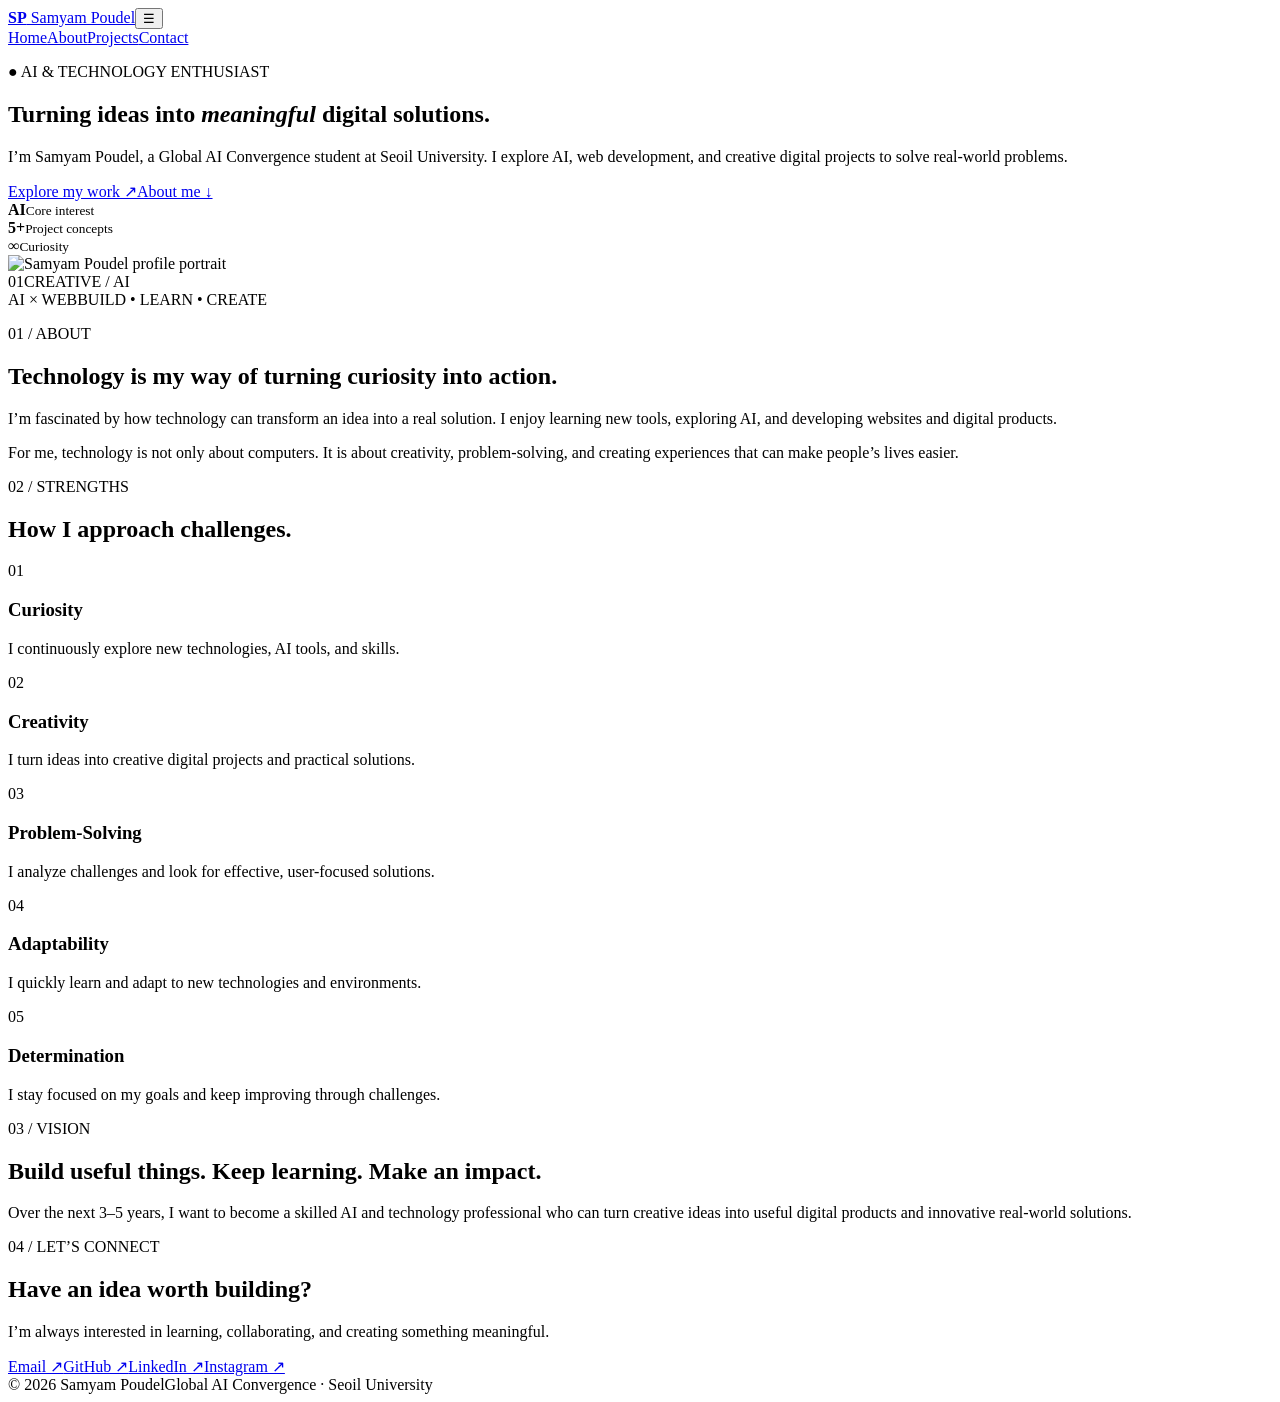
==== index.html @ 3eb14ec6 "Add portfolio index.html" ====
<!doctype html>
<html lang="en">
<head>
<meta charset="utf-8"><meta name="viewport" content="width=device-width,initial-scale=1">
<meta name="description" content="Samyam Poudel — AI & Technology enthusiast and Global AI Convergence student at Seoil University.">
<title>Samyam Poudel | AI & Technology</title>
<link rel="preconnect" href="https://fonts.googleapis.com"><link rel="preconnect" href="https://fonts.gstatic.com" crossorigin>
<link href="https://fonts.googleapis.com/css2?family=Inter:wght@400;500;600;700;800&family=Space+Grotesk:wght@500;600;700&display=swap" rel="stylesheet"><link rel="stylesheet" href="styles.css">
</head>
<body><div class="grid-bg"></div>
<header class="header"><a class="logo" href="index.html"><b>SP</b> Samyam Poudel</a><button class="menu" aria-label="Menu">☰</button>
<nav><a class="active" href="index.html">Home</a><a href="#about">About</a><a href="projects.html">Projects</a><a href="#contact">Contact</a></nav></header>
<main>
<section class="hero wrap"><div class="hero-copy reveal"><p class="eyebrow">● AI & TECHNOLOGY ENTHUSIAST</p><h1>Turning ideas into <em>meaningful</em> digital solutions.</h1><p class="lead">I’m Samyam Poudel, a Global AI Convergence student at Seoil University. I explore AI, web development, and creative digital projects to solve real-world problems.</p><div class="actions"><a class="btn primary" href="projects.html">Explore my work ↗</a><a class="btn" href="#about">About me ↓</a></div><div class="facts"><div><strong>AI</strong><small>Core interest</small></div><div><strong>5+</strong><small>Project concepts</small></div><div><strong>∞</strong><small>Curiosity</small></div></div></div>
<div class="hero-photo reveal"><div class="ring r1"></div><div class="ring r2"></div><div class="photo"><img src="https://avatars.githubusercontent.com/u/329786829?v=4" alt="Samyam Poudel profile portrait"><div class="photo-tag"><span>01</span><span>CREATIVE / AI</span></div></div><span class="chip top">AI × WEB</span><span class="chip bottom">BUILD • LEARN • CREATE</span></div></section>
<section id="about" class="wrap section split"><div><p class="eyebrow">01 / ABOUT</p><h2>Technology is my way of turning curiosity into action.</h2></div><div class="copy"><p>I’m fascinated by how technology can transform an idea into a real solution. I enjoy learning new tools, exploring AI, and developing websites and digital products.</p><p>For me, technology is not only about computers. It is about creativity, problem-solving, and creating experiences that can make people’s lives easier.</p></div></section>
<section class="wrap section"><p class="eyebrow">02 / STRENGTHS</p><h2>How I approach challenges.</h2><div class="strengths"><article><span>01</span><h3>Curiosity</h3><p>I continuously explore new technologies, AI tools, and skills.</p></article><article><span>02</span><h3>Creativity</h3><p>I turn ideas into creative digital projects and practical solutions.</p></article><article><span>03</span><h3>Problem-Solving</h3><p>I analyze challenges and look for effective, user-focused solutions.</p></article><article><span>04</span><h3>Adaptability</h3><p>I quickly learn and adapt to new technologies and environments.</p></article><article><span>05</span><h3>Determination</h3><p>I stay focused on my goals and keep improving through challenges.</p></article></div></section>
<section class="wrap section vision"><div><p class="eyebrow">03 / VISION</p><h2>Build useful things. Keep learning. Make an impact.</h2></div><p>Over the next 3–5 years, I want to become a skilled AI and technology professional who can turn creative ideas into useful digital products and innovative real-world solutions.</p></section>
<section id="contact" class="wrap section contact"><div><p class="eyebrow">04 / LET’S CONNECT</p><h2>Have an idea worth building?</h2><p>I’m always interested in learning, collaborating, and creating something meaningful.</p></div><div class="links"><a href="mailto:202601532@g.seoil.ac.kr">Email ↗</a><a href="https://github.com/samyamx7" target="_blank" rel="noopener">GitHub ↗</a><a href="https://www.linkedin.com/in/%ED%95%99%EC%83%9D-%EA%B8%80%EB%A1%9C%EB%B2%8Cai%EC%9C%B5%ED%95%A9%ED%95%99%EA%B3%BC-samyam-poudel-710a57441" target="_blank" rel="noopener">LinkedIn ↗</a><a href="https://www.instagram.com/samyamx" target="_blank" rel="noopener">Instagram ↗</a></div></section>
</main><footer><span>© 2026 Samyam Poudel</span><span>Global AI Convergence · Seoil University</span></footer><script src="script.js"></script></body></html>
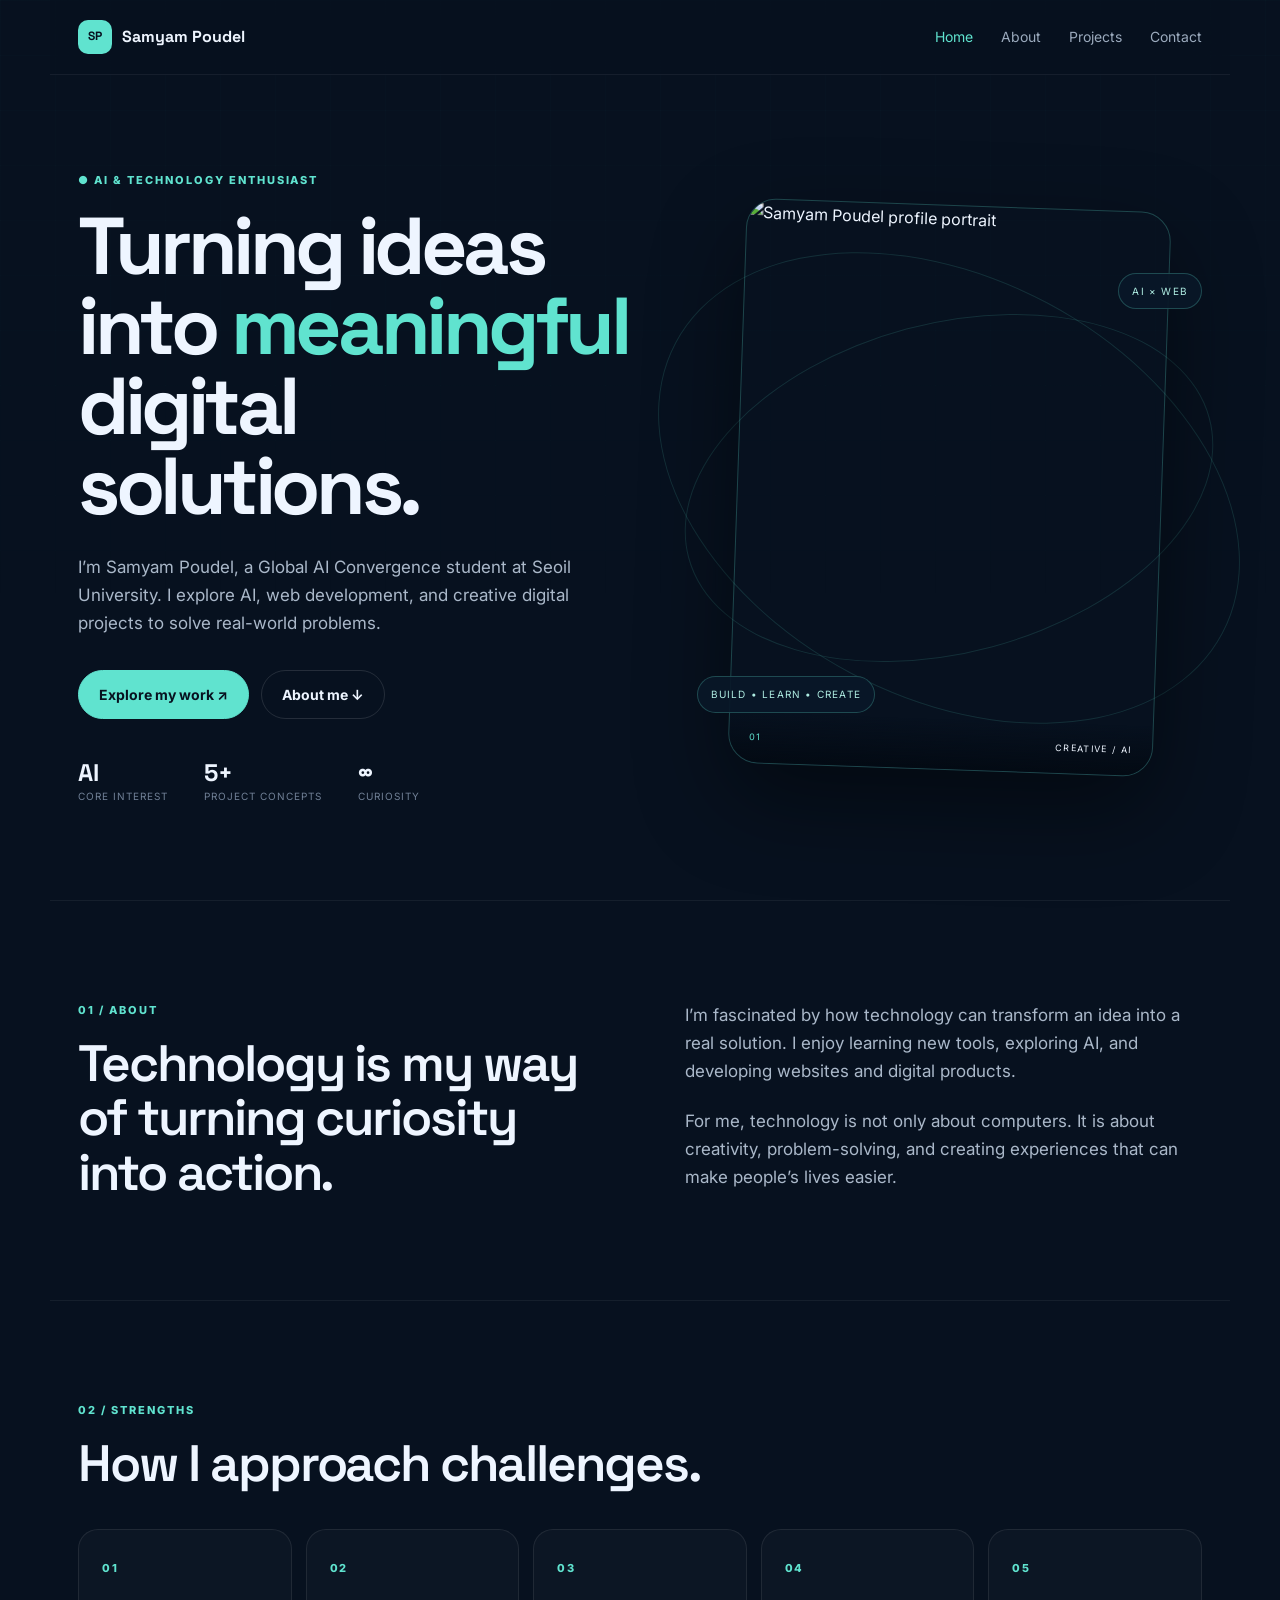
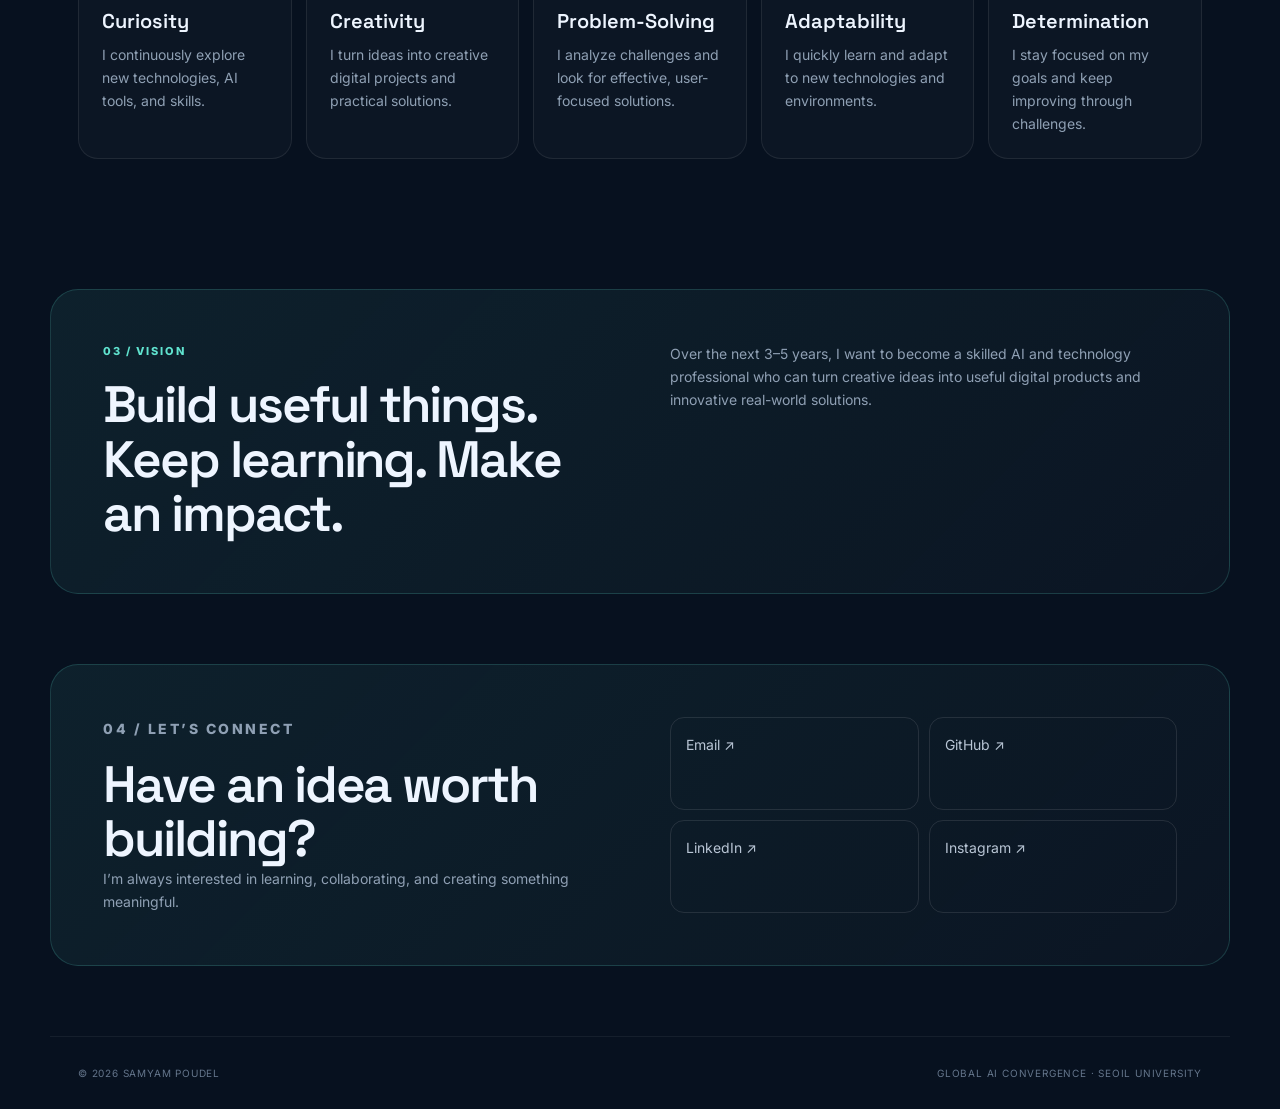
==== commit e2892c19: "Use uploaded profile photo" ====
--- a/index.html
+++ b/index.html
@@ -12,7 +12,7 @@
 <nav><a class="active" href="index.html">Home</a><a href="#about">About</a><a href="projects.html">Projects</a><a href="#contact">Contact</a></nav></header>
 <main>
 <section class="hero wrap"><div class="hero-copy reveal"><p class="eyebrow">● AI & TECHNOLOGY ENTHUSIAST</p><h1>Turning ideas into <em>meaningful</em> digital solutions.</h1><p class="lead">I’m Samyam Poudel, a Global AI Convergence student at Seoil University. I explore AI, web development, and creative digital projects to solve real-world problems.</p><div class="actions"><a class="btn primary" href="projects.html">Explore my work ↗</a><a class="btn" href="#about">About me ↓</a></div><div class="facts"><div><strong>AI</strong><small>Core interest</small></div><div><strong>5+</strong><small>Project concepts</small></div><div><strong>∞</strong><small>Curiosity</small></div></div></div>
-<div class="hero-photo reveal"><div class="ring r1"></div><div class="ring r2"></div><div class="photo"><img src="https://avatars.githubusercontent.com/u/329786829?v=4" alt="Samyam Poudel profile portrait"><div class="photo-tag"><span>01</span><span>CREATIVE / AI</span></div></div><span class="chip top">AI × WEB</span><span class="chip bottom">BUILD • LEARN • CREATE</span></div></section>
+<div class="hero-photo reveal"><div class="ring r1"></div><div class="ring r2"></div><div class="photo"><img src="assets/profile.jpg" alt="Samyam Poudel profile portrait"><div class="photo-tag"><span>01</span><span>CREATIVE / AI</span></div></div><span class="chip top">AI × WEB</span><span class="chip bottom">BUILD • LEARN • CREATE</span></div></section>
 <section id="about" class="wrap section split"><div><p class="eyebrow">01 / ABOUT</p><h2>Technology is my way of turning curiosity into action.</h2></div><div class="copy"><p>I’m fascinated by how technology can transform an idea into a real solution. I enjoy learning new tools, exploring AI, and developing websites and digital products.</p><p>For me, technology is not only about computers. It is about creativity, problem-solving, and creating experiences that can make people’s lives easier.</p></div></section>
 <section class="wrap section"><p class="eyebrow">02 / STRENGTHS</p><h2>How I approach challenges.</h2><div class="strengths"><article><span>01</span><h3>Curiosity</h3><p>I continuously explore new technologies, AI tools, and skills.</p></article><article><span>02</span><h3>Creativity</h3><p>I turn ideas into creative digital projects and practical solutions.</p></article><article><span>03</span><h3>Problem-Solving</h3><p>I analyze challenges and look for effective, user-focused solutions.</p></article><article><span>04</span><h3>Adaptability</h3><p>I quickly learn and adapt to new technologies and environments.</p></article><article><span>05</span><h3>Determination</h3><p>I stay focused on my goals and keep improving through challenges.</p></article></div></section>
 <section class="wrap section vision"><div><p class="eyebrow">03 / VISION</p><h2>Build useful things. Keep learning. Make an impact.</h2></div><p>Over the next 3–5 years, I want to become a skilled AI and technology professional who can turn creative ideas into useful digital products and innovative real-world solutions.</p></section>
--- a/styles.css
+++ b/styles.css
@@ -0,0 +1 @@
+*{box-sizing:border-box;margin:0;padding:0}html{scroll-behavior:smooth}body{font-family:Inter,Arial,sans-serif;background:#07111f;color:#eef5ff;line-height:1.65;overflow-x:hidden}.grid-bg{position:fixed;inset:0;z-index:-1;opacity:.22;background-image:linear-gradient(rgba(96,227,207,.08) 1px,transparent 1px),linear-gradient(90deg,rgba(96,227,207,.08) 1px,transparent 1px);background-size:55px 55px;mask-image:linear-gradient(#000,transparent 85%)}a{color:inherit;text-decoration:none}.wrap{max-width:1180px;margin:auto;padding-left:28px;padding-right:28px}.header{position:sticky;top:0;z-index:20;max-width:1180px;margin:auto;padding:20px 28px;display:flex;justify-content:space-between;align-items:center;background:rgba(7,17,31,.78);backdrop-filter:blur(18px);border-bottom:1px solid rgba(255,255,255,.06)}.logo{font-family:"Space Grotesk";font-weight:700;display:flex;gap:10px;align-items:center}.logo b{display:grid;place-items:center;width:34px;height:34px;border-radius:10px;background:#60e3cf;color:#07111f;font-size:12px}.header nav{display:flex;gap:28px;color:#9baabd;font-size:14px}.header nav a:hover,.header nav .active{color:#60e3cf}.menu{display:none;background:none;border:0;color:white;font-size:24px}.hero{min-height:calc(100vh - 75px);display:grid;grid-template-columns:1.05fr .95fr;gap:60px;align-items:center;padding-top:70px;padding-bottom:70px}.eyebrow{font-size:11px;letter-spacing:.18em;font-weight:800;color:#60e3cf;margin-bottom:18px}.hero h1,.page-head h1{font-family:"Space Grotesk";font-size:clamp(50px,6.3vw,84px);line-height:.99;letter-spacing:-.055em}.hero h1 em,.page-head h1 em{font-style:normal;color:#60e3cf}.lead{max-width:660px;color:#aab8c9;font-size:17px;margin:27px 0}.narrow{max-width:680px}.actions{display:flex;gap:12px;flex-wrap:wrap;margin:32px 0}.btn{display:inline-block;padding:12px 20px;border:1px solid rgba(255,255,255,.12);border-radius:999px;font-size:14px;font-weight:700;transition:.25s}.btn.primary{background:#60e3cf;color:#07111f;border-color:#60e3cf}.btn:hover{transform:translateY(-3px)}.btn.primary:hover{box-shadow:0 14px 38px rgba(96,227,207,.2)}.facts{display:flex;gap:36px;margin-top:38px}.facts div{display:flex;flex-direction:column}.facts strong{font:700 24px "Space Grotesk"}.facts small{font-size:10px;letter-spacing:.1em;text-transform:uppercase;color:#718197}.hero-photo{min-height:610px;display:grid;place-items:center;position:relative}.photo{width:min(430px,84%);border-radius:30px;overflow:hidden;border:1px solid rgba(96,227,207,.25);box-shadow:0 35px 90px rgba(0,0,0,.45);transform:rotate(2deg);position:relative}.photo img{display:block;width:100%;aspect-ratio:3/4;object-fit:cover}.photo-tag{position:absolute;bottom:0;left:0;right:0;padding:18px 20px;display:flex;justify-content:space-between;background:linear-gradient(transparent,rgba(3,10,19,.95));font-size:9px;letter-spacing:.15em}.photo-tag span:first-child{color:#60e3cf}.ring{position:absolute;border:1px solid rgba(96,227,207,.14);border-radius:50%}.r1{width:540px;height:330px;transform:rotate(-15deg)}.r2{width:620px;height:420px;transform:rotate(28deg)}.chip{position:absolute;background:rgba(9,24,40,.9);border:1px solid rgba(96,227,207,.25);padding:9px 13px;border-radius:999px;color:#aeece2;font-size:10px;letter-spacing:.12em}.chip.top{top:90px;right:0}.chip.bottom{bottom:80px;left:0}.section{padding-top:100px;padding-bottom:100px;border-top:1px solid rgba(255,255,255,.06)}.split{display:grid;grid-template-columns:1fr 1fr;gap:90px}.section h2,.vision h2,.contact h2,.cta h2{font:600 clamp(32px,4vw,54px)/1.06 "Space Grotesk";letter-spacing:-.04em}.copy{color:#aab8c9;font-size:17px}.copy p+p{margin-top:22px}.strengths{display:grid;grid-template-columns:repeat(5,1fr);gap:14px;margin-top:38px}.strengths article{padding:23px;border:1px solid rgba(255,255,255,.08);border-radius:20px;background:rgba(255,255,255,.025);transition:.3s}.strengths article:hover{transform:translateY(-5px);border-color:rgba(96,227,207,.3)}.strengths span,.num{color:#60e3cf;font-size:11px;letter-spacing:.15em;font-weight:800}.strengths h3{font:600 20px "Space Grotesk";margin:28px 0 9px}.strengths p,.vision>p,.contact p,.cta p{color:#8fa0b4;font-size:14px}.vision,.contact{display:grid;grid-template-columns:1fr 1fr;gap:60px;padding:52px;border:1px solid rgba(96,227,207,.18);border-radius:28px;background:linear-gradient(135deg,rgba(96,227,207,.08),rgba(255,255,255,.02));margin-top:30px;margin-bottom:70px}.page-head{padding-top:120px;padding-bottom:60px}.projects{display:grid;grid-template-columns:repeat(2,1fr);gap:18px}.project{min-height:390px;padding:30px;border:1px solid rgba(255,255,255,.08);border-radius:24px;background:rgba(255,255,255,.025);display:flex;flex-direction:column;transition:.3s}.project:hover{transform:translateY(-6px);border-color:rgba(96,227,207,.3)}.project.featured{background:linear-gradient(145deg,rgba(96,227,207,.08),rgba(255,255,255,.025))}.icon{display:block;color:#60e3cf;font-size:28px;margin:25px 0 10px}.tag{font-size:10px!important;letter-spacing:.15em;color:#60e3cf!important;font-weight:800}.project h2{font:600 29px/1.1 "Space Grotesk";margin:8px 0 12px}.project>p:not(.tag){color:#8fa0b4;font-size:14px}.tech{display:flex;gap:7px;flex-wrap:wrap;margin-top:auto;padding-top:25px}.tech i,.cloud span{font-style:normal;font-size:11px;color:#aab8c9;border:1px solid rgba(255,255,255,.1);border-radius:999px;padding:6px 9px}.project>small{margin-top:16px;padding-top:15px;border-top:1px solid rgba(255,255,255,.07);color:#60cdbc;font-size:12px}.cloud{display:flex;flex-wrap:wrap;gap:10px;margin-top:35px}.cloud span{padding:10px 14px}.cta{margin-top:0;text-align:center;padding:55px 30px!important;border:1px solid rgba(96,227,207,.18);border-radius:28px;background:linear-gradient(135deg,rgba(96,227,207,.08),rgba(255,255,255,.02))}.cta h2{max-width:700px;margin:0 auto 16px}.cta p{max-width:650px;margin:0 auto 25px}.links{display:grid;grid-template-columns:1fr 1fr;gap:10px}.links a{padding:15px;border:1px solid rgba(255,255,255,.1);border-radius:14px;color:#b9c6d5;font-size:14px}.links a:hover{border-color:#60e3cf;color:#60e3cf}footer{max-width:1180px;margin:auto;padding:28px;border-top:1px solid rgba(255,255,255,.06);display:flex;justify-content:space-between;color:#64758b;font-size:10px;letter-spacing:.08em;text-transform:uppercase}.reveal{opacity:0;transform:translateY(18px);transition:.7s}.reveal.visible{opacity:1;transform:none}@media(max-width:900px){.hero,.split,.vision,.contact{grid-template-columns:1fr}.hero-photo{min-height:520px}.strengths{grid-template-columns:repeat(2,1fr)}.projects{grid-template-columns:1fr}.vision,.contact{gap:25px}}@media(max-width:650px){.header{padding:16px 20px}.menu{display:block}.header nav{display:none;position:absolute;top:70px;left:15px;right:15px;padding:12px;flex-direction:column;gap:0;background:#0a1828;border:1px solid rgba(255,255,255,.1);border-radius:18px}.header nav.open{display:flex}.header nav a{padding:11px}.wrap{padding-left:20px;padding-right:20px}.hero{padding-top:50px}.hero h1,.page-head h1{font-size:48px}.hero-photo{min-height:440px}.photo{width:82%}.r1{width:360px;height:250px}.r2{width:410px;height:320px}.chip.top{right:0}.chip.bottom{left:0}.facts{gap:22px}.strengths{grid-template-columns:1fr}.section{padding-top:75px;padding-bottom:75px}.vision,.contact{padding:30px 24px;margin-bottom:50px}.links{grid-template-columns:1fr}footer{flex-direction:column;gap:8px}}
